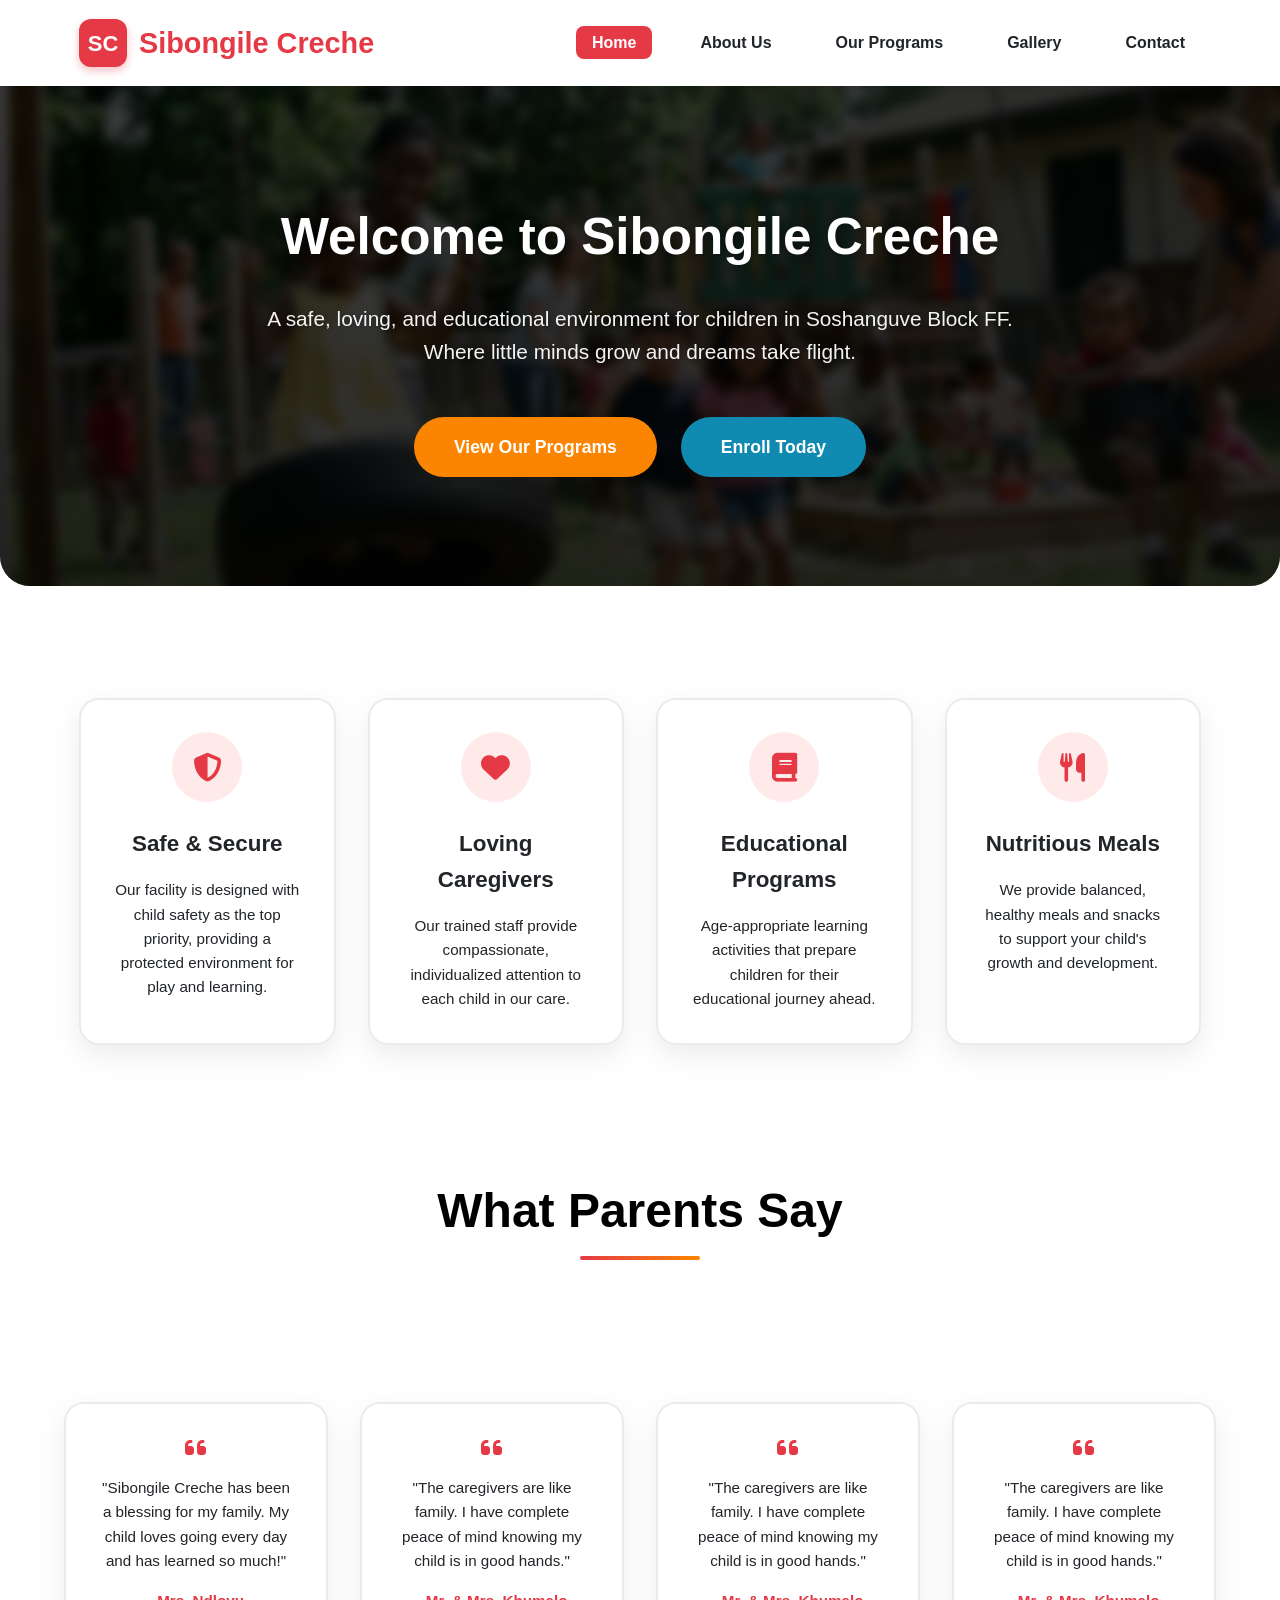
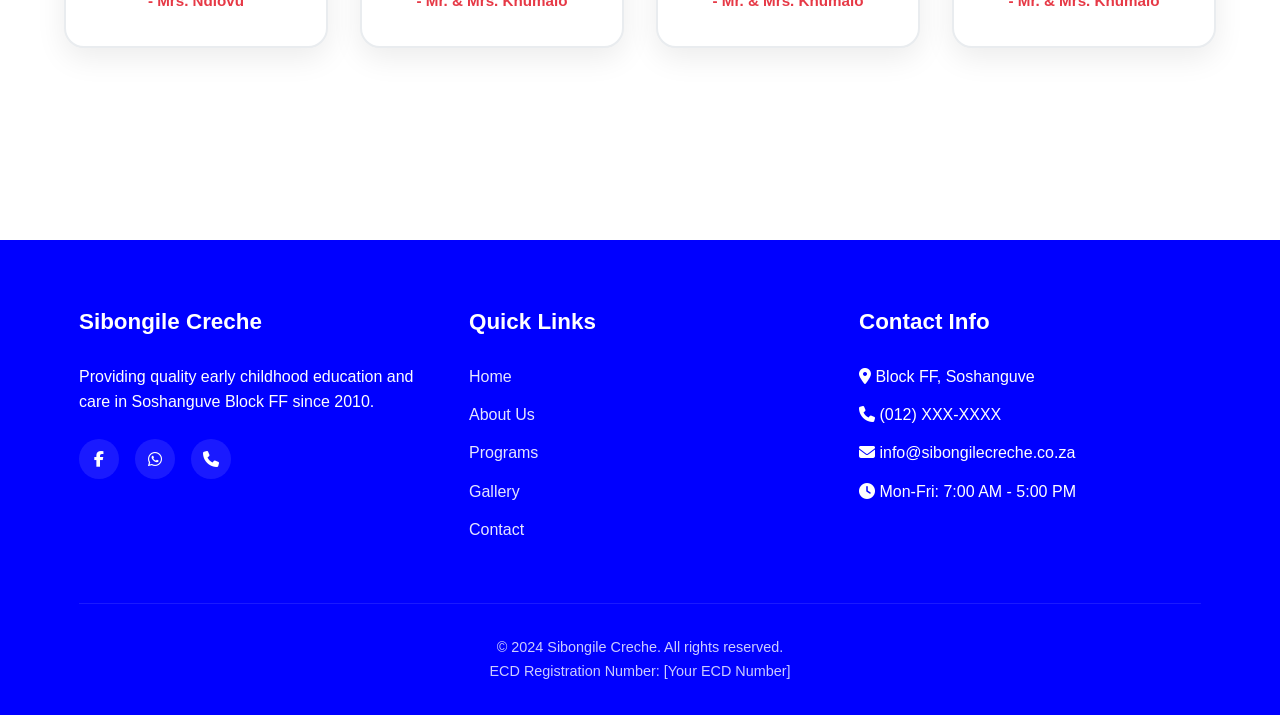
==== index.html @ a772001f "Initial commit" ====
<!DOCTYPE html>
<html lang="en">
<head>
    <meta charset="UTF-8">
    <meta name="viewport" content="width=device-width, initial-scale=1.0">
    <title>Sibongile Creche - Home | Soshanguve Block FF</title>
    <link rel="stylesheet" href="css_assets/myfirst.css">
    <link rel="stylesheet" href="https://cdnjs.cloudflare.com/ajax/libs/font-awesome/6.4.0/css/all.min.css">
</head>
<body>
    <!-- Header & Navigation -->
    <header>
        <div class="container">
            <nav>
                <div class="logo">
                    <div class="logo-icon">SC</div>
                    <h1>Sibongile Creche</h1>
                </div>
                
                <button class="mobile-menu-btn" id="mobileMenuBtn">
                    <i class="fas fa-bars"></i>
                </button>
                
                <ul class="nav-links" id="navLinks">
                    <li><a href="index.html" class="active">Home</a></li>
                    <li><a href="about_us.html">About Us</a></li>
                    <li><a href="programs.html">Our Programs</a></li>
                    <li><a href="gallery.html">Gallery</a></li>
                    <li><a href="contact.html">Contact</a></li>
                </ul>
            </nav>
        </div>
    </header>

    <!-- Hero Section -->
    <section class="hero">
        <div class="container">
            <h2>Welcome to Sibongile Creche</h2>
            <p>A safe, loving, and educational environment for children in Soshanguve Block FF. Where little minds grow and dreams take flight.</p>
            <div class="cta-buttons">
                <a href="programs.html" class="btn btn-primary">View Our Programs</a>
                <a href="contact.html" class="btn btn-secondary">Enroll Today</a>
            </div>
        </div>
    </section>

    <!-- Features Section -->
       <!-- Features Section -->
    <section class="container">
        <div class="features">
            <div class="feature-card">
                <div class="feature-icon">
                    <i class="fas fa-shield-alt"></i>
                </div>
                <h3>Safe & Secure</h3>
                <p>Our facility is designed with child safety as the top priority, providing a protected environment for play and learning.</p>
            </div>
            
            <div class="feature-card">
                <div class="feature-icon">
                    <i class="fas fa-heart"></i>
                </div>
                <h3>Loving Caregivers</h3>
                <p>Our trained staff provide compassionate, individualized attention to each child in our care.</p>
            </div>
            
            <div class="feature-card">
                <div class="feature-icon">
                    <i class="fas fa-book"></i>
                </div>
                <h3>Educational Programs</h3>
                <p>Age-appropriate learning activities that prepare children for their educational journey ahead.</p>
            </div>
            
            <div class="feature-card">
                <div class="feature-icon">
                    <i class="fas fa-utensils"></i>
                </div>
                <h3>Nutritious Meals</h3>
                <p>We provide balanced, healthy meals and snacks to support your child's growth and development.</p>
            </div>
        </div>
    </section>

    <!-- Testimonial Section -->
       <!-- Testimonial Section -->
    <section class="container page-content">
        <div class="page-header">
            <h1>What Parents Say</h1>
        </div>
        
        <div class="features">
            <div class="feature-card">
                <i class="fas fa-quote-left" style="color: var(--primary-red); font-size: 1.5rem; margin-bottom: 1rem;"></i>
                <p>"Sibongile Creche has been a blessing for my family. My child loves going every day and has learned so much!"</p>
                <p style="margin-top: 1rem; font-weight: bold; color: var(--primary-red);">- Mrs. Ndlovu</p>
            </div>
            
            <div class="feature-card">
                <i class="fas fa-quote-left" style="color: var(--primary-red); font-size: 1.5rem; margin-bottom: 1rem;"></i>
                <p>"The caregivers are like family. I have complete peace of mind knowing my child is in good hands."</p>
                <p style="margin-top: 1rem; font-weight: bold; color: var(--primary-red);">- Mr. & Mrs. Khumalo</p>
            </div>

               <div class="feature-card">
                <i class="fas fa-quote-left" style="color: var(--primary-red); font-size: 1.5rem; margin-bottom: 1rem;"></i>
                <p>"The caregivers are like family. I have complete peace of mind knowing my child is in good hands."</p>
                <p style="margin-top: 1rem; font-weight: bold; color: var(--primary-red);">- Mr. & Mrs. Khumalo</p>
            </div>

               <div class="feature-card">
                <i class="fas fa-quote-left" style="color: var(--primary-red); font-size: 1.5rem; margin-bottom: 1rem;"></i>
                <p>"The caregivers are like family. I have complete peace of mind knowing my child is in good hands."</p>
                <p style="margin-top: 1rem; font-weight: bold; color: var(--primary-red);">- Mr. & Mrs. Khumalo</p>
            </div>
        </div>
    </section>

    <!-- Footer -->
    <footer>
        <div class="container">
            <div class="footer-content">
                <div class="footer-section">
                    <h3>Sibongile Creche</h3>
                    <p>Providing quality early childhood education and care in Soshanguve Block FF since 2010.</p>
                    <div class="social-links">
                        <a href="#" class="social-icon"><i class="fab fa-facebook-f"></i></a>
                        <a href="#" class="social-icon"><i class="fab fa-whatsapp"></i></a>
                        <a href="#" class="social-icon"><i class="fas fa-phone"></i></a>
                    </div>
                </div>
                
                <div class="footer-section">
                    <h3>Quick Links</h3>
                    <ul class="footer-links">
                        <li><a href="index.html">Home</a></li>
                        <li><a href="about_us.html">About Us</a></li>
                        <li><a href="programs.html">Programs</a></li>
                        <li><a href="gallery.html">Gallery</a></li>
                        <li><a href="contact.html">Contact</a></li>
                    </ul>
                </div>
                
                <div class="footer-section">
                    <h3>Contact Info</h3>
                    <ul class="footer-links">
                        <li><i class="fas fa-map-marker-alt"></i> Block FF, Soshanguve</li>
                        <li><i class="fas fa-phone"></i> (012) XXX-XXXX</li>
                        <li><i class="fas fa-envelope"></i> info@sibongilecreche.co.za</li>
                        <li><i class="fas fa-clock"></i> Mon-Fri: 7:00 AM - 5:00 PM</li>
                    </ul>
                </div>
            </div>
            
            <div class="copyright">
                <p>&copy; 2024 Sibongile Creche. All rights reserved.</p>
                <p>ECD Registration Number: [Your ECD Number]</p>
            </div>
        </div>
    </footer>

    <script>
        // Mobile Menu Toggle
        document.getElementById('mobileMenuBtn').addEventListener('click', function() {
            document.getElementById('navLinks').classList.toggle('active');
        });
        
        // Close menu when clicking a link
        document.querySelectorAll('.nav-links a').forEach(link => {
            link.addEventListener('click', () => {
                document.getElementById('navLinks').classList.remove('active');
            });
        });
    </script>
</body>
</html>
---- css_assets/myfirst.css ----
/* ===== CSS RESET & BASE STYLES ===== */
* {
    margin: 0;
    padding: 0;
    box-sizing: border-box;
}

body {
    font-family: 'Segoe UI', Tahoma, Geneva, Verdana, sans-serif;
    line-height: 1.6;
    color: #333;
    background-color: #fff;
}

.container {
    width: 90%;
    max-width: 1200px;
    margin: 0 auto;
    padding: 0 15px;
}

/* ===== VIBRANT COLOR PALETTE ===== */
:root {
    /* Main Reds - Primary Brand Colors */
    --primary-red: #e63946;      /* Bright vibrant red */
    --dark-red: #d00000;         /* Darker red for contrast */
    --light-red: #ff6b6b;        /* Lighter red */
    --soft-red: #ffeaea;         /* Very light red for backgrounds */
    
    /* Vibrant Accent Colors */
    --sun-yellow: #ffd166;       /* Warm sunshine yellow */
    --sky-blue: #118ab2;         /* Calm sky blue */
    --ocean-blue: #06d6a0;       /* Fresh teal/green-blue */
    --violet: #7209b7;           /* Royal purple/violet */
    --orange: #fb8500;           /* Bright orange */
    
    /* Neutrals */
    --white: #ffffff;
    --light-gray: #f8f9fa;
    --medium-gray: #e9ecef;
    --dark-gray: #495057;
    --text-dark: #212529;
    --text-light: #6c757d;
}

/* ===== HEADER & NAVIGATION ===== */
header {
    background-color: var(--white);
    box-shadow: 0 2px 15px rgba(0, 0, 0, 0.1);
    position: sticky;
    top: 0;
    z-index: 1000;
}

nav {
    display: flex;
    justify-content: space-between;
    align-items: center;
    padding: 1.2rem 0;
}

.logo {
    display: flex;
    align-items: center;
    gap: 12px;
}

.logo-icon {
    width: 48px;
    height: 48px;
    background-color: var(--primary-red);
    border-radius: 12px;
    display: flex;
    align-items: center;
    justify-content: center;
    color: white;
    font-weight: bold;
    font-size: 22px;
    box-shadow: 0 4px 8px rgba(230, 57, 70, 0.3);
}

.logo h1 {
    font-size: 1.8rem;
    color: var(--primary-red);
    font-weight: 700;
}

.nav-links {
    display: flex;
    list-style: none;
    gap: 2rem;
}

.nav-links a {
    text-decoration: none;
    color: var(--text-dark);
    font-weight: 600;
    padding: 0.5rem 1rem;
    border-radius: 8px;
    transition: all 0.3s ease;
}

.nav-links a:hover {
    background-color: var(--soft-red);
    color: var(--primary-red);
}

.nav-links a.active {
    background-color: var(--primary-red);
    color: white;
}

.mobile-menu-btn {
    display: none;
    background: none;
    border: none;
    font-size: 1.8rem;
    cursor: pointer;
    color: var(--primary-red);
}

/* ===== ABOUT US PAGE SPECIFIC STYLES ===== */

/* Hero Section for About Us */
.about-hero {
    background: 
        linear-gradient(rgba(0, 0, 0, 0.6), rgba(0, 0, 0, 0.7)),
        url('../image_assets/about-hero.jpg') center/cover no-repeat;
    color: white;
    text-align: center;
    padding: 6rem 1rem;
    border-radius: 0 0 30px 30px;
    margin-bottom: 3rem;
    position: relative;
    overflow: hidden;
    min-height: 400px;
    display: flex;
    align-items: center;
}

.about-hero h1 {
    font-size: 3.2rem;
    margin-bottom: 1.5rem;
    text-shadow: 2px 2px 8px rgba(0, 0, 0, 0.3);
}

.about-hero p {
    font-size: 1.3rem;
    max-width: 700px;
    margin: 0 auto;
}

/* Story Section */
.story-section {
    display: grid;
    grid-template-columns: 1fr 1fr;
    gap: 4rem;
    align-items: center;
    margin: 4rem 0;
    padding: 0;
}

.story-image {
    border-radius: 20px;
    overflow: hidden;
    box-shadow: 0 15px 35px rgba(0, 0, 0, 0.1);
}

.story-image img {
    width: 100%;
    height: 350px;
    object-fit: cover;
    display: block;
}

/* Stats Section */
.stats-section {
    display: grid;
    grid-template-columns: repeat(auto-fit, minmax(200px, 1fr));
    gap: 2rem;
    margin: 4rem 0;
    padding: 3rem;
    background-color: var(--light-gray);
    border-radius: 20px;
}

.stat-item {
    text-align: center;
    padding: 2rem;
    background: white;
    border-radius: 15px;
    box-shadow: 0 5px 20px rgba(0, 0, 0, 0.05);
}

.stat-number {
    font-size: 2.5rem;
    font-weight: bold;
    color: var(--primary-red);
    margin-bottom: 0.5rem;
}

/* Team Section */
.team-grid {
    display: grid;
    grid-template-columns: repeat(auto-fit, minmax(280px, 1fr));
    gap: 2.5rem;
    margin: 3rem 0;
}

.team-card {
    background: white;
    border-radius: 20px;
    padding: 2.5rem;
    text-align: center;
    box-shadow: 0 10px 30px rgba(0, 0, 0, 0.08);
    border: 2px solid var(--medium-gray);
}

.team-icon {
    width: 100px;
    height: 100px;
    border-radius: 50%;
    background-color: var(--soft-red);
    display: flex;
    align-items: center;
    justify-content: center;
    margin: 0 auto 1.5rem;
    font-size: 2.5rem;
    color: var(--primary-red);
}

.team-card h3 {
    color: var(--primary-red);
    margin-bottom: 0.5rem;
    font-size: 1.4rem;
}

.team-card p {
    color: var(--text-dark);
    margin-bottom: 1rem;
}

.team-tags {
    display: flex;
    flex-wrap: wrap;
    gap: 0.5rem;
    justify-content: center;
    margin-top: 1rem;
}

.team-tag {
    background: var(--soft-red);
    padding: 0.3rem 0.8rem;
    border-radius: 20px;
    font-size: 0.85rem;
    color: var(--primary-red);
}

/* Why Choose Us Section */
.why-choose-section {
    background-color: var(--light-gray);
    padding: 4rem 0;
    margin: 4rem 0;
    border-radius: 30px;
}

/* Responsive Design for About Us */
@media (max-width: 768px) {
    .story-section {
        grid-template-columns: 1fr;
        gap: 2rem;
    }
    
    .about-hero h1 {
        font-size: 2.2rem;
    }
    
    .stats-section {
        padding: 2rem;
    }
    
    .team-grid {
        grid-template-columns: 1fr;
    }
}
/* ===== HERO SECTION ===== */
.hero {
    background: 
        linear-gradient(rgba(0, 0, 0, 0.5), rgba(0, 0, 0, 0.6)),
        url('../images/daycare-hero.jpg') center/cover no-repeat;
    color: white;
    text-align: center;
    padding: 6rem 1rem;
    margin-bottom: 3rem;
    border-radius: 0 0 30px 30px;
    position: relative;
    min-height: 500px;
    display: flex;
    align-items: center;
    overflow: hidden;
}

.hero::before {
    content: '';
    position: absolute;
    top: 0;
    left: 0;
    right: 0;
    bottom: 0;
    background: 
        linear-gradient(rgba(0, 0, 0, 0.5), rgba(0, 0, 0, 0.6)),
        url('../image_assets/crechee.png') center/cover no-repeat;
    filter: blur(5px);
    z-index: -1;
    transform: scale(1.1);
}

.hero .container {
    position: relative;
    z-index: 1;
}

.hero h2 {
    font-size: 3.2rem;
    margin-bottom: 1.5rem;
    text-shadow: 2px 2px 8px rgba(0, 0, 0, 0.3);
}

.hero p {
    font-size: 1.3rem;
    max-width: 800px;
    margin: 0 auto 3rem;
    opacity: 0.95;
    text-shadow: 1px 1px 4px rgba(0, 0, 0, 0.3);
}

.cta-buttons {
    display: flex;
    gap: 1.5rem;
    justify-content: center;
    flex-wrap: wrap;
}

.btn {
    padding: 1rem 2.5rem;
    border-radius: 50px;
    text-decoration: none;
    font-weight: bold;
    font-size: 1.1rem;
    display: inline-block;
    transition: all 0.3s ease;
    border: none;
    cursor: pointer;
}

.btn-primary {
    background-color: var(--orange);
    color: white;
}

.btn-primary:hover {
    background-color: #e67700;
    transform: translateY(-3px);
    box-shadow: 0 8px 20px rgba(251, 133, 0, 0.4);
}

.btn-secondary {
    background-color: var(--sky-blue);
    color: white;
}

.btn-secondary:hover {
    background-color: #0d7a9c;
    transform: translateY(-3px);
    box-shadow: 0 8px 20px rgba(17, 138, 178, 0.4);
}

/* ===== FEATURE CARDS ===== */
.features {
    display: grid;
    grid-template-columns: repeat(4, 1fr); /* 4 cards in one row */
    gap: 2rem;
    padding: 4rem 0;
}

.feature-card {
    background: var(--white);
    border-radius: 20px;
    padding: 2rem;
    text-align: center;
    box-shadow: 0 10px 30px rgba(0, 0, 0, 0.08);
    transition: transform 0.3s ease;
    border: 2px solid var(--medium-gray);
}

.feature-card:hover {
    transform: translateY(-10px);
    border-color: var(--primary-red);
    box-shadow: 0 15px 40px rgba(230, 57, 70, 0.15);
}

.feature-icon {
    width: 70px;
    height: 70px;
    border-radius: 50%;
    background-color: var(--soft-red);
    display: flex;
    align-items: center;
    justify-content: center;
    margin: 0 auto 1.5rem;
    font-size: 1.8rem;
    color: var(--primary-red);
}

/* TEXT COLOR IS NOW BLACK */
.feature-card h3 {
    color: var(--text-dark); /* BLACK TEXT */
    margin-bottom: 1rem;
    font-size: 1.4rem;
    font-weight: 600;
}

.feature-card p {
    color: var(--text-dark); /* BLACK TEXT */
    line-height: 1.6;
    font-size: 0.95rem;
}

/* ===== MAIN CONTENT AREA ===== */
.page-content {
    padding: 4rem 0;
}

.page-header {
    text-align: center;
    margin-bottom: 4rem;
}

.page-header h1 {
    color: black;
    font-size: 3rem;
    margin-bottom: 1.5rem;
    position: relative;
    display: inline-block;
}

.page-header h1::after {
    content: '';
    position: absolute;
    bottom: -10px;
    left: 50%;
    transform: translateX(-50%);
    width: 120px;
    height: 4px;
    background: linear-gradient(to right, var(--primary-red), var(--orange));
    border-radius: 2px;
}

/* ===== GALLERY STYLES ===== */
.gallery-grid {
    display: grid;
    grid-template-columns: repeat(auto-fill, minmax(280px, 1fr));
    gap: 1.5rem;
    margin-top: 3rem;
}

.gallery-item {
    border-radius: 15px;
    overflow: hidden;
    box-shadow: 0 5px 20px rgba(0, 0, 0, 0.1);
    transition: transform 0.3s ease;
}

.gallery-item:hover {
    transform: scale(1.05);
}

.gallery-item img {
    width: 100%;
    height: 250px;
    object-fit: cover;
    display: block;
}

.gallery-item > div {
    padding: 1.5rem;
    background: white;
}

/* ===== PROGRAM CARDS ===== */
.program-cards {
    display: grid;
    grid-template-columns: repeat(auto-fit, minmax(320px, 1fr));
    gap: 3rem;
}

.program-card {
    background: var(--white);
    border-radius: 20px;
    overflow: hidden;
    box-shadow: 0 10px 30px rgba(0, 0, 0, 0.1);
    border: 2px solid var(--medium-gray);
}

.program-header {
    background-color: grey;
    color: white;
    padding: 2rem;
    text-align: center;
}

.program-body {
    padding: 2.5rem;
}

.program-body h3 {
    color: var(--primary-red);
    margin-bottom: 1.5rem;
    font-size: 1.4rem;
}

.program-body ul {
    list-style: none;
    margin: 1.5rem 0;
}

.program-body li {
    margin-bottom: 0.8rem;
    padding-left: 1.5rem;
    position: relative;
}

.program-body li::before {
    content: '✓';
    position: absolute;
    left: 0;
    color: var(--primary-red);
    font-weight: bold;
}

/* ===== CONTACT STYLES ===== */
.contact-container {
    display: grid;
    grid-template-columns: repeat(auto-fit, minmax(300px, 1fr));
    gap: 4rem;
}

.contact-info {
    background-color: var(--soft-red);
    padding: 2.5rem;
    border-radius: 20px;
}

.contact-item {
    display: flex;
    align-items: center;
    gap: 1.5rem;
    margin-bottom: 2rem;
}

.contact-icon {
    width: 50px;
    height: 50px;
    background-color: var(--primary-red);
    border-radius: 50%;
    display: flex;
    align-items: center;
    justify-content: center;
    color: white;
    font-size: 1.2rem;
}

.form-group {
    margin-bottom: 1.5rem;
}

.form-group label {
    display: block;
    margin-bottom: 0.5rem;
    color: var(--text-dark);
    font-weight: 600;
}

.form-group input,
.form-group select,
.form-group textarea {
    width: 100%;
    padding: 0.8rem 1rem;
    border: 2px solid var(--medium-gray);
    border-radius: 8px;
    font-family: inherit;
    font-size: 1rem;
}

.form-group input:focus,
.form-group select:focus,
.form-group textarea:focus {
    outline: none;
    border-color: var(--primary-red);
}

/* ===== FOOTER ===== */
footer {
    background-color: blue;
    color: white;
    padding: 4rem 0 2rem;
    margin-top: 4rem;
}

.footer-content {
    display: grid;
    grid-template-columns: repeat(auto-fit, minmax(250px, 1fr));
    gap: 3rem;
    margin-bottom: 3rem;
}

.footer-section h3 {
    margin-bottom: 1.5rem;
    font-size: 1.4rem;
}

.footer-links {
    list-style: none;
}

.footer-links li {
    margin-bottom: 0.8rem;
}

.footer-links a {
    color: rgba(255, 255, 255, 0.9);
    text-decoration: none;
    transition: color 0.3s ease;
}

.footer-links a:hover {
    color: white;
}

.social-links {
    display: flex;
    gap: 1rem;
    margin-top: 1.5rem;
}

.social-icon {
    width: 40px;
    height: 40px;
    background-color: rgba(255, 255, 255, 0.1);
    border-radius: 50%;
    display: flex;
    align-items: center;
    justify-content: center;
    color: white;
    text-decoration: none;
    transition: background-color 0.3s ease;
}

.social-icon:hover {
    background-color: rgba(255, 255, 255, 0.2);
}

.copyright {
    text-align: center;
    padding-top: 2rem;
    border-top: 1px solid rgba(255, 255, 255, 0.1);
    color: rgba(255, 255, 255, 0.8);
    font-size: 0.9rem;
}

/* ===== RESPONSIVE DESIGN ===== */
@media (max-width: 1200px) {
    .features {
        grid-template-columns: repeat(2, 1fr); /* 2 cards per row on tablets */
    }
}

@media (max-width: 768px) {
    .features {
        grid-template-columns: 1fr; /* 1 card per row on mobile */
    }
    
    .nav-links {
        display: none;
        position: absolute;
        top: 100%;
        left: 0;
        width: 100%;
        background-color: var(--white);
        flex-direction: column;
        padding: 1rem;
        box-shadow: 0 10px 20px rgba(0, 0, 0, 0.1);
    }
    
    .nav-links.active {
        display: flex;
    }
    
    .mobile-menu-btn {
        display: block;
    }
    
    .hero h2 {
        font-size: 2.2rem;
    }
    
    .hero p {
        font-size: 1.1rem;
    }
    
    .cta-buttons {
        flex-direction: column;
        align-items: center;
    }
    
    .btn {
        width: 100%;
        max-width: 300px;
        text-align: center;
    }
    
    .page-header h1 {
        font-size: 2.2rem;
    }
    
    .contact-container {
        grid-template-columns: 1fr;
        gap: 2rem;
    }
    
    .contact-item {
        flex-direction: column;
        text-align: center;
    }
    
    .contact-icon {
        margin: 0 auto;
    }
}

/* ===== UTILITY CLASSES ===== */
.text-center {
    text-align: center;
}

.mt-1 { margin-top: 1rem; }
.mt-2 { margin-top: 2rem; }
.mt-3 { margin-top: 3rem; }
.mb-1 { margin-bottom: 1rem; }
.mb-2 { margin-bottom: 2rem; }
.mb-3 { margin-bottom: 3rem; }

.color-red { color: var(--primary-red); }
.color-yellow { color: var(--sun-yellow); }
.color-blue { color: var(--sky-blue); }
.color-teal { color: var(--ocean-blue); }
.color-orange { color: var(--orange); }
.color-purple { color: var(--violet); }

/* ===== ANIMATIONS ===== */
@keyframes fadeIn {
    from {
        opacity: 0;
        transform: translateY(20px);
    }
    to {
        opacity: 1;
        transform: translateY(0);
    }
}

.fade-in {
    animation: fadeIn 0.6s ease-out;
}
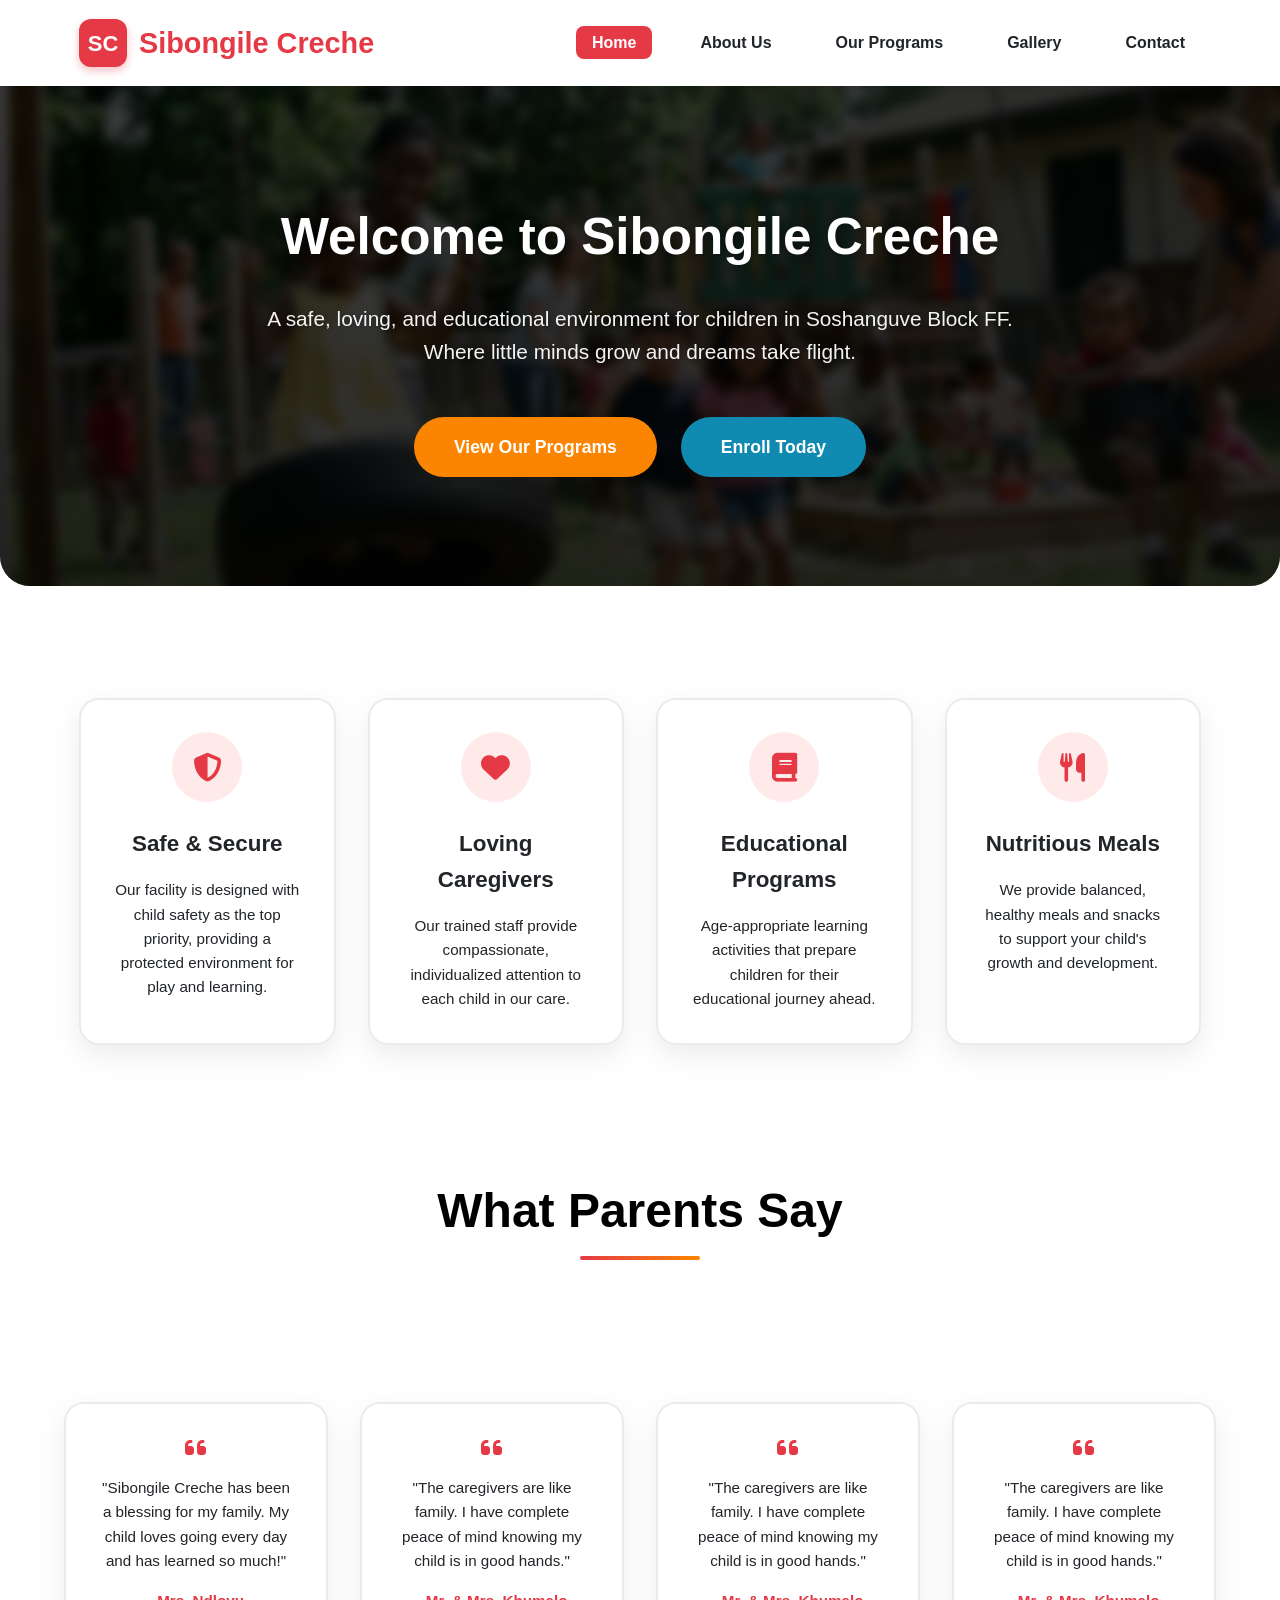
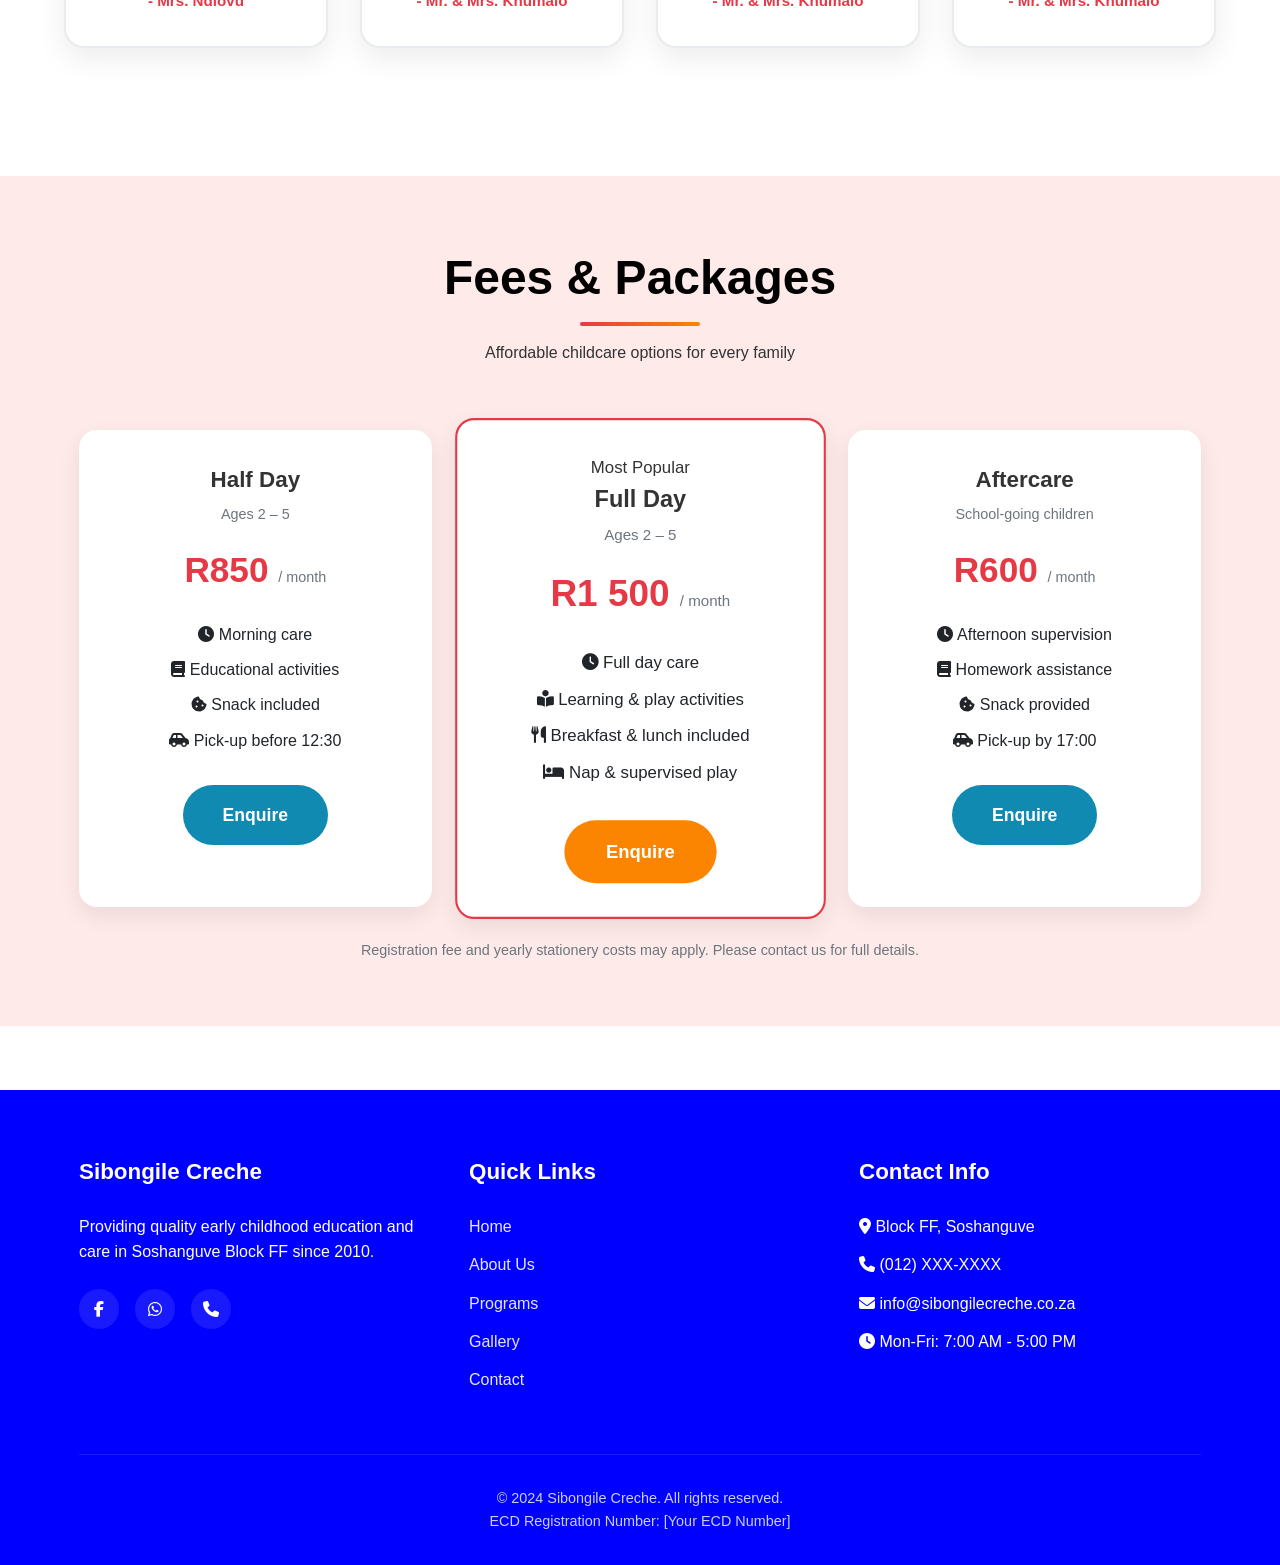
==== commit bbe79d96: "Add fees and packages section to index.html Added a new section for fees and packages with details o" ====
--- a/index.html
+++ b/index.html
@@ -115,6 +115,66 @@
             </div>
         </div>
     </section>
+<section class="fees">
+  <div class="container">
+    <div class="page-header">
+      <h1>Fees & Packages</h1>
+      <p>Affordable childcare options for every family</p>
+    </div>
+
+    <div class="fees-grid">
+      <!-- Half Day -->
+      <div class="fee-card">
+        <h3>Half Day</h3>
+        <p class="age">Ages 2 – 5</p>
+        <div class="price">R850 <span>/ month</span></div>
+        <ul class="features-list">
+          <li><i class="fas fa-clock"></i> Morning care</li>
+          <li><i class="fas fa-book"></i> Educational activities</li>
+          <li><i class="fas fa-cookie-bite"></i> Snack included</li>
+          <li><i class="fas fa-car-side"></i> Pick-up before 12:30</li>
+        </ul>
+        <a href="contact.html" class="btn btn-secondary">Enquire</a>
+      </div>
+
+      <!-- Full Day -->
+      <div class="fee-card featured">
+        <div class="ribbon">Most Popular</div>
+        <h3>Full Day</h3>
+        <p class="age">Ages 2 – 5</p>
+        <div class="price">R1 500 <span>/ month</span></div>
+        <ul class="features-list">
+          <li><i class="fas fa-clock"></i> Full day care</li>
+          <li><i class="fas fa-book-reader"></i> Learning & play activities</li>
+          <li><i class="fas fa-utensils"></i> Breakfast & lunch included</li>
+          <li><i class="fas fa-bed"></i> Nap & supervised play</li>
+        </ul>
+        <a href="contact.html" class="btn btn-primary">Enquire</a>
+      </div>
+
+      <!-- Aftercare -->
+      <div class="fee-card">
+        <h3>Aftercare</h3>
+        <p class="age">School-going children</p>
+        <div class="price">R600 <span>/ month</span></div>
+        <ul class="features-list">
+          <li><i class="fas fa-clock"></i> Afternoon supervision</li>
+          <li><i class="fas fa-book"></i> Homework assistance</li>
+          <li><i class="fas fa-cookie-bite"></i> Snack provided</li>
+          <li><i class="fas fa-car-side"></i> Pick-up by 17:00</li>
+        </ul>
+        <a href="contact.html" class="btn btn-secondary">Enquire</a>
+      </div>
+    </div>
+
+    <p class="fees-note">
+      Registration fee and yearly stationery costs may apply.  
+      Please contact us for full details.
+    </p>
+  </div>
+</section>
+
+
 
     <!-- Footer -->
     <footer>
@@ -173,4 +233,4 @@
         });
     </script>
 </body>
-</html>+</html>
--- a/css_assets/myfirst.css
+++ b/css_assets/myfirst.css
@@ -255,6 +255,76 @@
     font-size: 0.85rem;
     color: var(--primary-red);
 }
+
+/* ===== FEES & PACKAGES ===== */
+.fees {
+    padding: 4rem 0;
+    background-color: var(--soft-red);
+}
+
+.fees-grid {
+    display: grid;
+    grid-template-columns: repeat(auto-fit, minmax(280px, 1fr));
+    gap: 2rem;
+    margin-top: 2rem;
+}
+
+.fee-card {
+    background-color: white;
+    padding: 2rem;
+    border-radius: 18px;
+    box-shadow: 0 8px 22px rgba(0, 0, 0, 0.08);
+    text-align: center;
+}
+
+.fee-card h3 {
+    font-size: 1.4rem;
+    margin-bottom: 0.3rem;
+}
+
+.age {
+    color: var(--text-light);
+    font-size: 0.9rem;
+    margin-bottom: 1rem;
+}
+
+.price {
+    font-size: 2.2rem;
+    font-weight: bold;
+    color: var(--primary-red);
+    margin-bottom: 1.5rem;
+}
+
+.price span {
+    font-size: 0.9rem;
+    font-weight: normal;
+    color: var(--text-light);
+}
+
+.fee-card ul {
+    list-style: none;
+    margin-bottom: 2rem;
+}
+
+.fee-card ul li {
+    margin-bottom: 0.6rem;
+    color: var(--text-dark);
+}
+
+/* Featured (Most Popular) */
+.fee-card.featured {
+    border: 2px solid var(--primary-red);
+    transform: scale(1.05);
+}
+
+.fees-note {
+    text-align: center;
+    margin-top: 2rem;
+    font-size: 0.9rem;
+    color: var(--text-light);
+}
+
+
 
 /* Why Choose Us Section */
 .why-choose-section {
@@ -488,6 +558,26 @@
 }
 
 /* ===== PROGRAM CARDS ===== */
+
+.age-badge {
+    text-decoration: none;
+    color: var(--text-dark);
+    transition: transform 0.2s ease, box-shadow 0.2s ease;
+}
+
+.age-badge:hover {
+    transform: translateY(-3px);
+    box-shadow: 0 8px 20px rgba(0, 0, 0, 0.15);
+}
+
+.age-badge:active {
+    transform: translateY(0);
+}
+
+html {
+    scroll-behavior: smooth;
+}
+
 .program-cards {
     display: grid;
     grid-template-columns: repeat(auto-fit, minmax(320px, 1fr));
@@ -598,6 +688,7 @@
     outline: none;
     border-color: var(--primary-red);
 }
+
 
 /* ===== FOOTER ===== */
 footer {
@@ -771,4 +862,4 @@
 
 .fade-in {
     animation: fadeIn 0.6s ease-out;
-}+}
